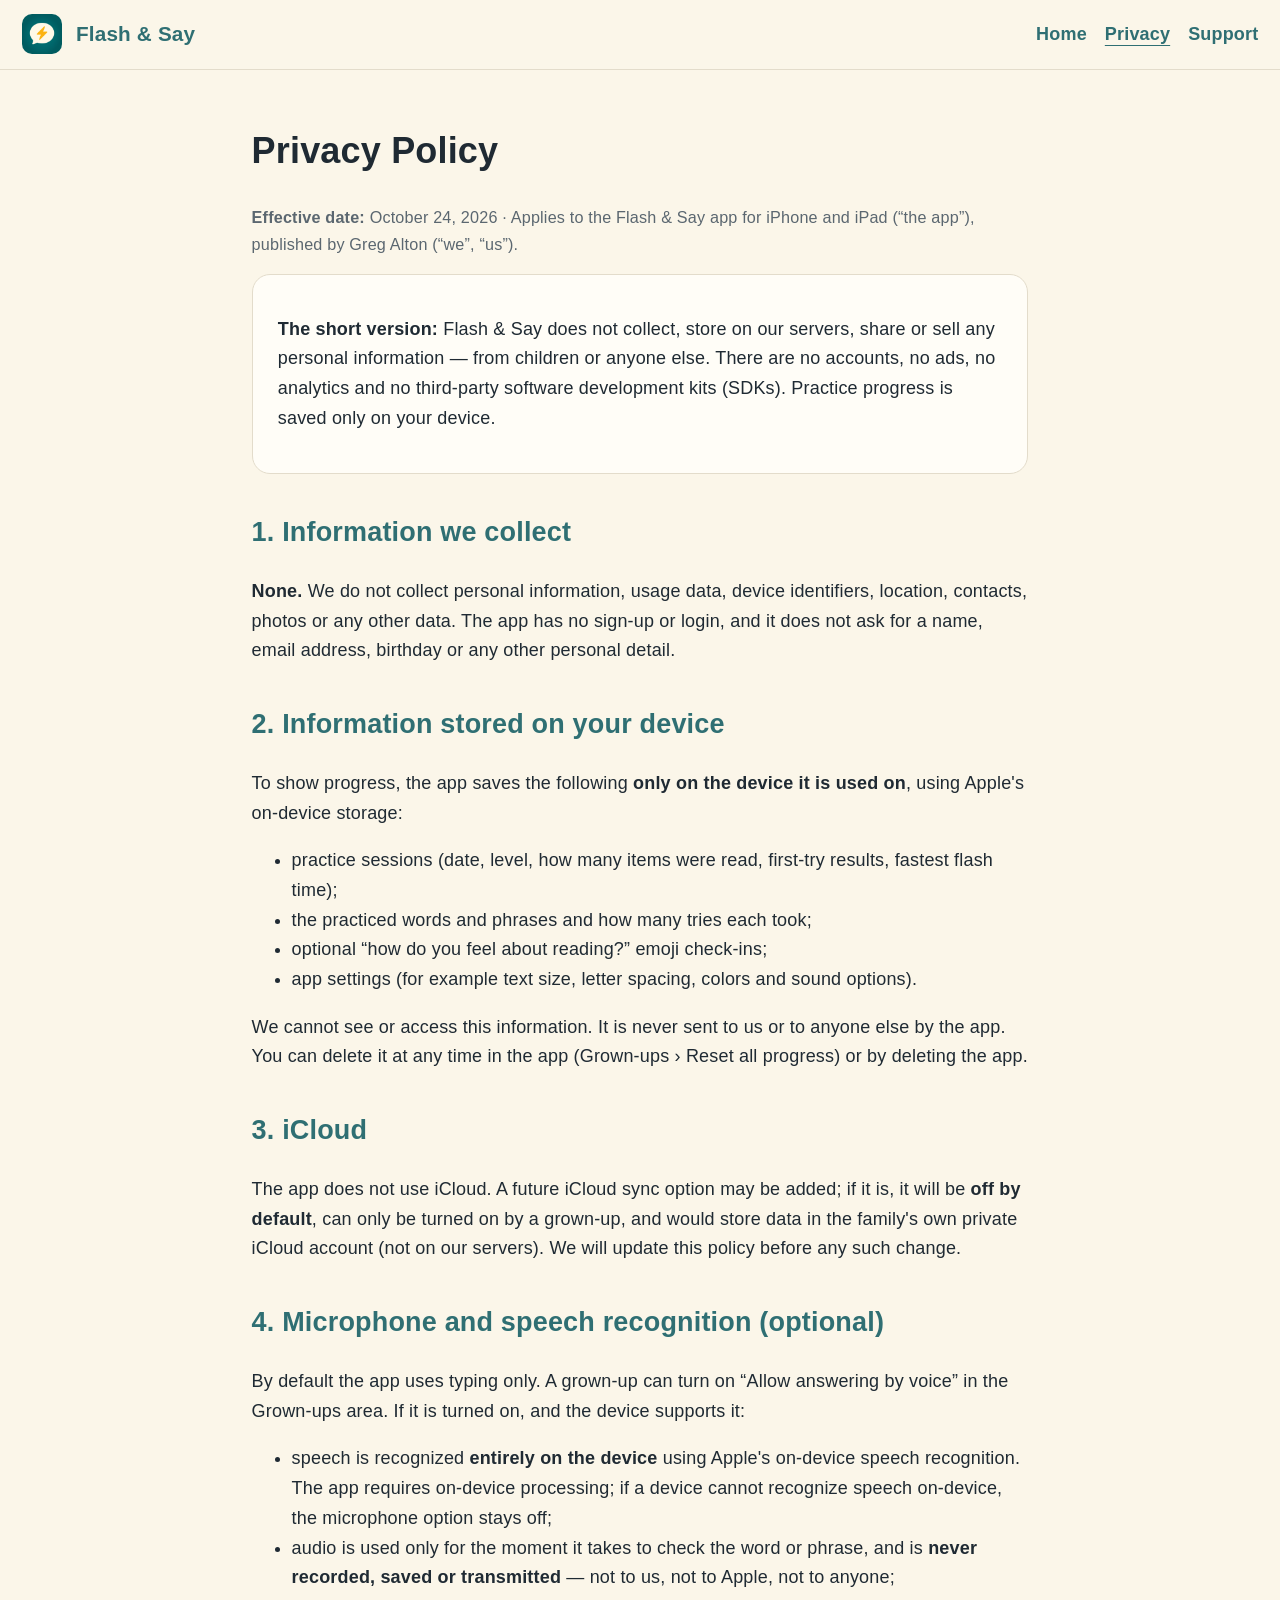
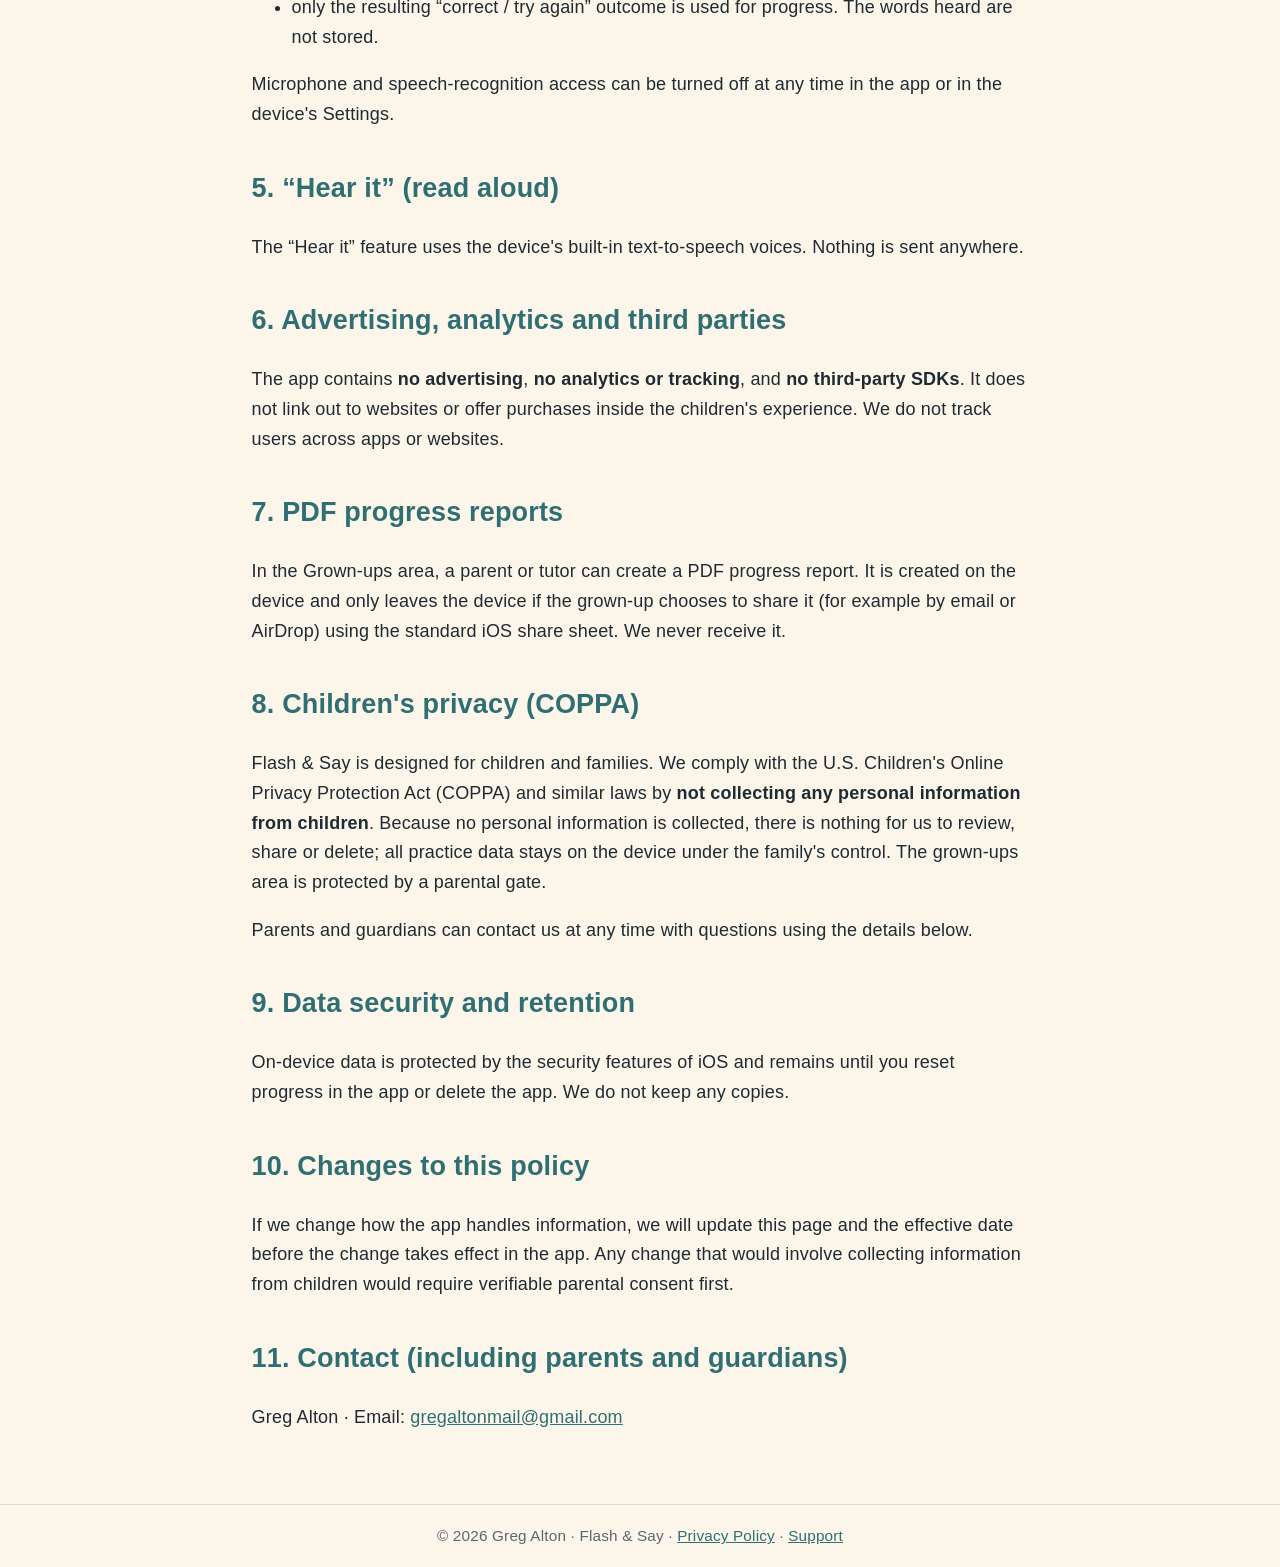
==== privacy.html @ 2c640d77 "Flash & Say website: landing, privacy policy, support pages" ====
<!DOCTYPE html>
<html lang="en">
<head>
<meta charset="utf-8">
<meta name="viewport" content="width=device-width, initial-scale=1">
<title>Privacy Policy — Flash & Say</title>
<meta name="description" content="Flash & Say privacy policy: no data collected, no accounts, no ads, no analytics; progress stays on the device.">
<link rel="icon" href="assets/favicon.png">
<link rel="apple-touch-icon" href="assets/apple-touch-icon.png">
<link rel="stylesheet" href="assets/style.css">
</head>
<body>
<header class="site"><img src="assets/icon-512.png" alt=""><a class="brand" href="./">Flash &amp; Say</a><nav aria-label="Main"><a href="./">Home</a><a href="privacy.html" aria-current="page">Privacy</a><a href="support.html">Support</a></nav></header>
<main>
  <h1>Privacy Policy</h1>
  <p class="muted"><strong>Effective date:</strong> October 24, 2026 · Applies to the Flash &amp; Say app for iPhone and iPad (“the app”), published by Greg Alton (“we”, “us”).</p>

  <div class="card">
    <p><strong>The short version:</strong> Flash &amp; Say does not collect, store on our servers, share or sell any personal information — from children or anyone else. There are no accounts, no ads, no analytics and no third-party software development kits (SDKs). Practice progress is saved only on your device.</p>
  </div>

  <h2>1. Information we collect</h2>
  <p><strong>None.</strong> We do not collect personal information, usage data, device identifiers, location, contacts, photos or any other data. The app has no sign-up or login, and it does not ask for a name, email address, birthday or any other personal detail.</p>

  <h2>2. Information stored on your device</h2>
  <p>To show progress, the app saves the following <strong>only on the device it is used on</strong>, using Apple's on-device storage:</p>
  <ul>
    <li>practice sessions (date, level, how many items were read, first-try results, fastest flash time);</li>
    <li>the practiced words and phrases and how many tries each took;</li>
    <li>optional “how do you feel about reading?” emoji check-ins;</li>
    <li>app settings (for example text size, letter spacing, colors and sound options).</li>
  </ul>
  <p>We cannot see or access this information. It is never sent to us or to anyone else by the app. You can delete it at any time in the app (Grown-ups › Reset all progress) or by deleting the app.</p>

  <h2>3. iCloud</h2>
  <p>The app does not use iCloud. A future iCloud sync option may be added; if it is, it will be <strong>off by default</strong>, can only be turned on by a grown-up, and would store data in the family's own private iCloud account (not on our servers). We will update this policy before any such change.</p>

  <h2>4. Microphone and speech recognition (optional)</h2>
  <p>By default the app uses typing only. A grown-up can turn on “Allow answering by voice” in the Grown-ups area. If it is turned on, and the device supports it:</p>
  <ul>
    <li>speech is recognized <strong>entirely on the device</strong> using Apple's on-device speech recognition. The app requires on-device processing; if a device cannot recognize speech on-device, the microphone option stays off;</li>
    <li>audio is used only for the moment it takes to check the word or phrase, and is <strong>never recorded, saved or transmitted</strong> — not to us, not to Apple, not to anyone;</li>
    <li>only the resulting “correct / try again” outcome is used for progress. The words heard are not stored.</li>
  </ul>
  <p>Microphone and speech-recognition access can be turned off at any time in the app or in the device's Settings.</p>

  <h2>5. “Hear it” (read aloud)</h2>
  <p>The “Hear it” feature uses the device's built-in text-to-speech voices. Nothing is sent anywhere.</p>

  <h2>6. Advertising, analytics and third parties</h2>
  <p>The app contains <strong>no advertising</strong>, <strong>no analytics or tracking</strong>, and <strong>no third-party SDKs</strong>. It does not link out to websites or offer purchases inside the children's experience. We do not track users across apps or websites.</p>

  <h2>7. PDF progress reports</h2>
  <p>In the Grown-ups area, a parent or tutor can create a PDF progress report. It is created on the device and only leaves the device if the grown-up chooses to share it (for example by email or AirDrop) using the standard iOS share sheet. We never receive it.</p>

  <h2>8. Children's privacy (COPPA)</h2>
  <p>Flash &amp; Say is designed for children and families. We comply with the U.S. Children's Online Privacy Protection Act (COPPA) and similar laws by <strong>not collecting any personal information from children</strong>. Because no personal information is collected, there is nothing for us to review, share or delete; all practice data stays on the device under the family's control. The grown-ups area is protected by a parental gate.</p>
  <p>Parents and guardians can contact us at any time with questions using the details below.</p>

  <h2>9. Data security and retention</h2>
  <p>On-device data is protected by the security features of iOS and remains until you reset progress in the app or delete the app. We do not keep any copies.</p>

  <h2>10. Changes to this policy</h2>
  <p>If we change how the app handles information, we will update this page and the effective date before the change takes effect in the app. Any change that would involve collecting information from children would require verifiable parental consent first.</p>

  <h2>11. Contact (including parents and guardians)</h2>
  <!-- PLACEHOLDER (Greg to confirm): contact email -->
  <p>Greg Alton · Email: <a href="mailto:gregaltonmail@gmail.com?subject=Flash%20%26%20Say%20privacy">gregaltonmail@gmail.com</a></p>
</main>
<footer>© 2026 Greg Alton · Flash &amp; Say · <a href="privacy.html">Privacy Policy</a> · <a href="support.html">Support</a></footer>
</body></html>
---- assets/style.css ----
:root{--bg:#fbf6e9;--card:#fffdf7;--ink:#1f2a33;--muted:#5b6770;--accent:#2f6f73;--accent2:#e9f3f1;--sun:#f2a93b;--line:#e3dccb}
@media (prefers-color-scheme:dark){:root{--bg:#1d2329;--card:#262e35;--ink:#f1ece0;--muted:#b4bcc3;--accent:#7cc6c2;--accent2:#2f3c43;--line:#3a454e}}
*{box-sizing:border-box}
html{font-size:18px}
body{margin:0;background:var(--bg);color:var(--ink);font-family:-apple-system,BlinkMacSystemFont,"Segoe UI",Verdana,Arial,sans-serif;line-height:1.65;letter-spacing:.01em}
a{color:var(--accent)}
a:focus-visible,button:focus-visible,input:focus-visible,textarea:focus-visible{outline:3px solid var(--sun);outline-offset:2px}
header.site{display:flex;align-items:center;gap:.8rem;padding:.8rem 1.2rem;border-bottom:1px solid var(--line);flex-wrap:wrap}
header.site img{width:40px;height:40px;border-radius:10px}
header.site .brand{font-weight:700;font-size:1.15rem;color:var(--accent);text-decoration:none;flex:1}
nav a{margin-left:1rem;text-decoration:none;font-weight:600}
nav a[aria-current=page]{text-decoration:underline;text-underline-offset:.3em}
main{max-width:820px;margin:0 auto;padding:1.5rem 1.2rem 3rem}
.hero{display:flex;gap:1.5rem;align-items:center;flex-wrap:wrap;margin:1rem 0 2rem}
.hero img{width:140px;height:140px;border-radius:32px;box-shadow:0 6px 20px rgba(0,0,0,.12)}
.hero h1{margin:.2rem 0;font-size:2.1rem;line-height:1.2}
.tagline{color:var(--muted);font-size:1.1rem;margin:0}
.card{background:var(--card);border:1px solid var(--line);border-radius:18px;padding:1.2rem 1.4rem;margin:0 0 1.2rem}
.grid{display:grid;grid-template-columns:repeat(auto-fit,minmax(220px,1fr));gap:1rem}
.grid .card h3{margin-top:0}
.btn{display:inline-block;background:var(--accent);color:#fff;border:0;border-radius:14px;padding:.7rem 1.2rem;font:inherit;font-weight:600;text-decoration:none;cursor:pointer;min-height:48px}
.muted{color:var(--muted);font-size:.9rem}
h2{margin-top:2rem;color:var(--accent)}
label{display:block;font-weight:600;margin:.8rem 0 .3rem}
input,textarea{width:100%;padding:.65rem;border-radius:12px;border:2px solid var(--line);background:var(--card);color:var(--ink);font:inherit}
footer{border-top:1px solid var(--line);padding:1rem 1.2rem;text-align:center;color:var(--muted);font-size:.85rem}
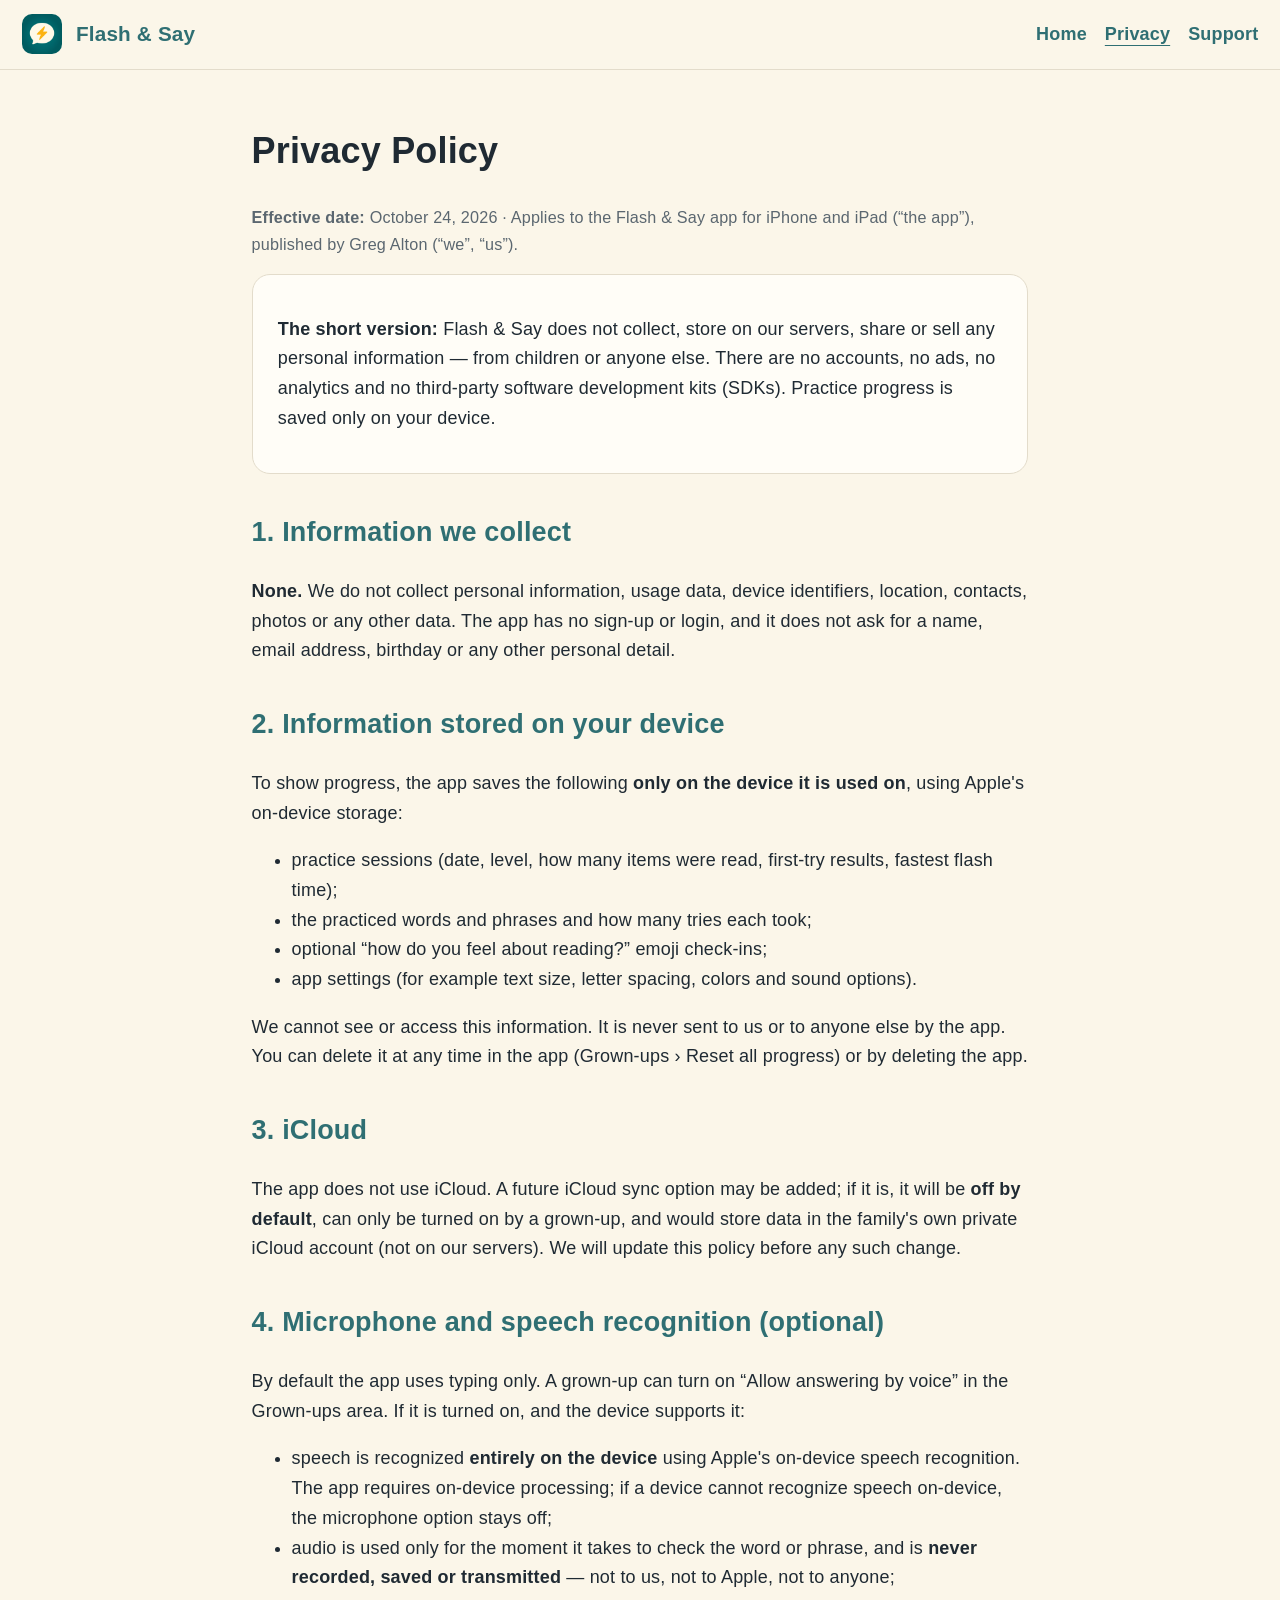
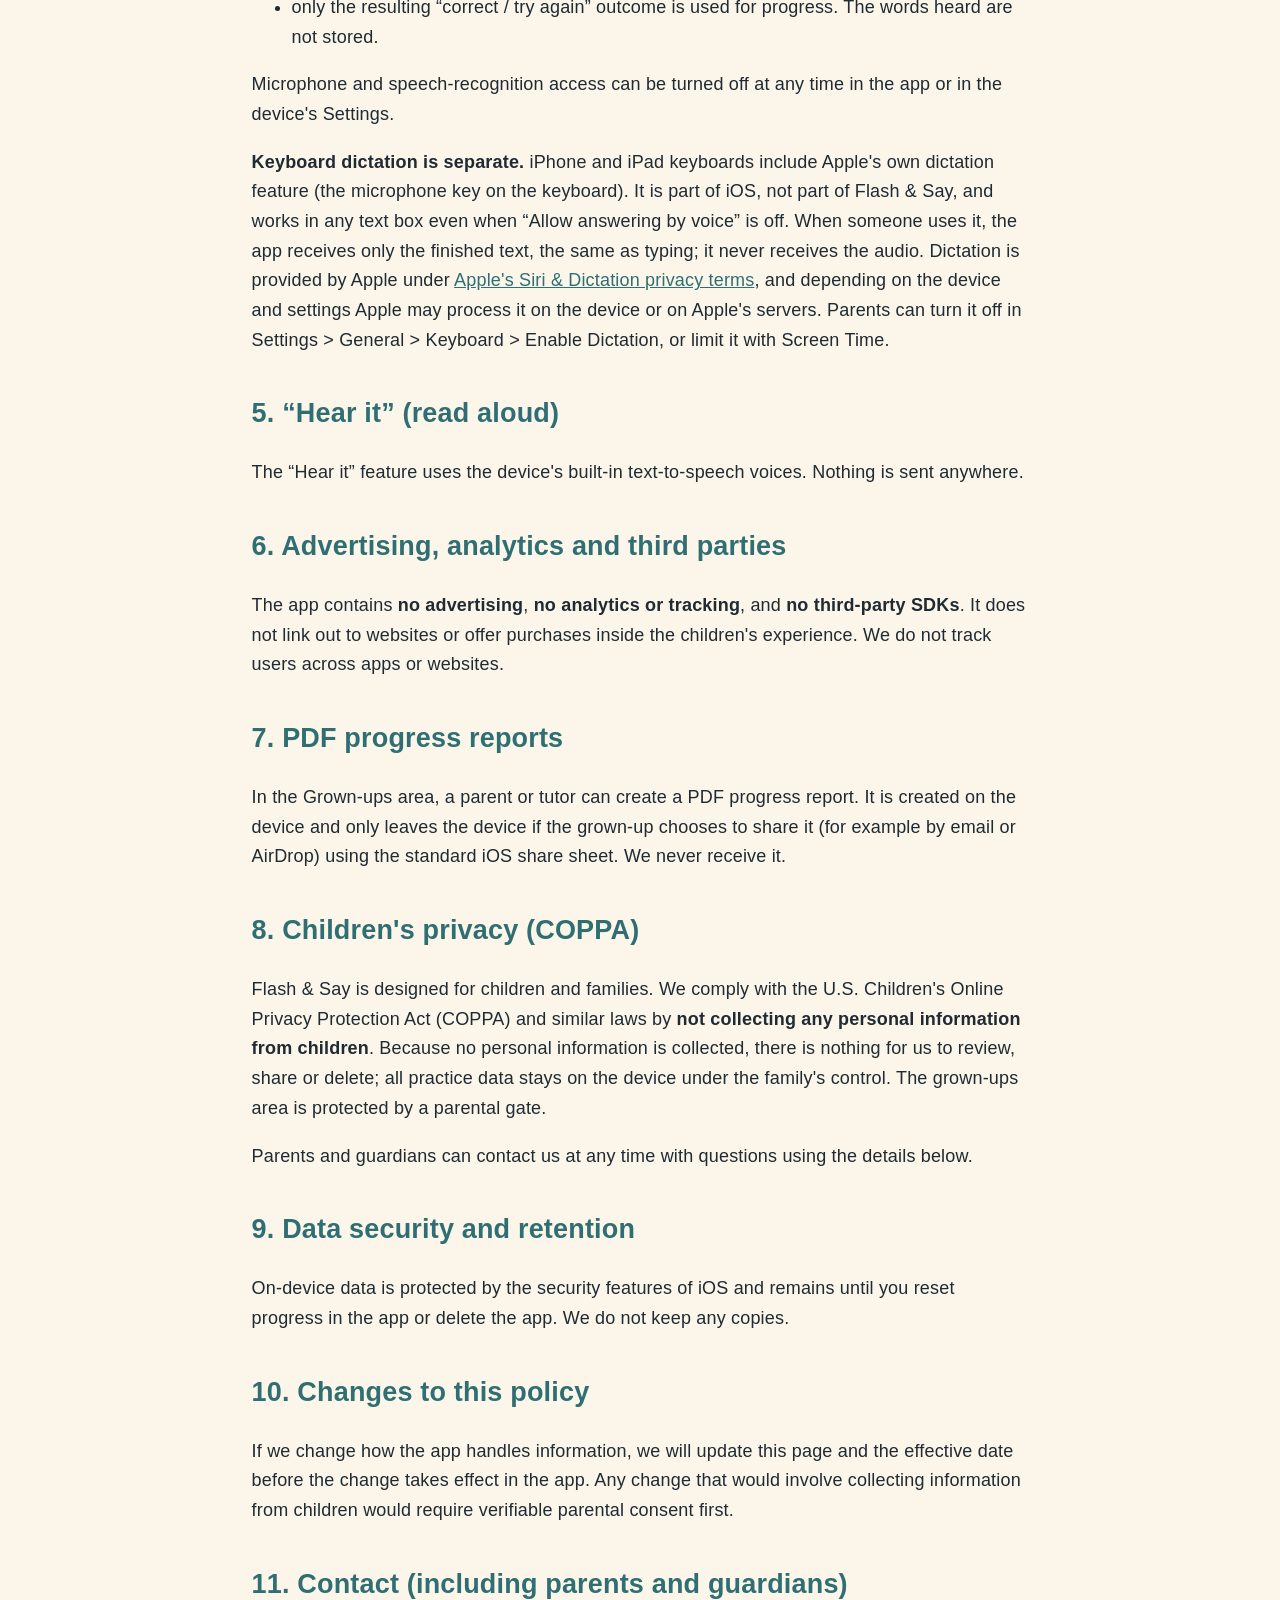
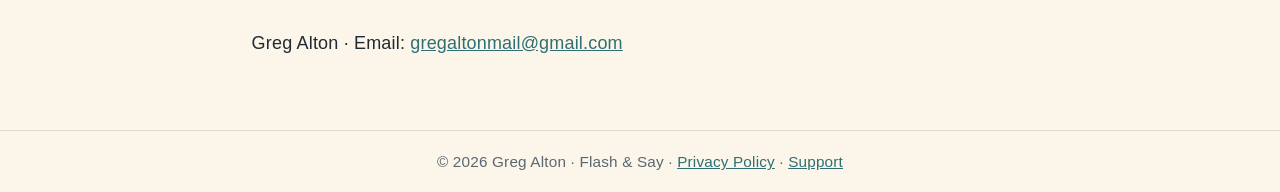
==== commit 80c22023: "Explain iOS keyboard dictation in privacy policy and support FAQ" ====
--- a/privacy.html
+++ b/privacy.html
@@ -43,6 +43,7 @@
     <li>only the resulting “correct / try again” outcome is used for progress. The words heard are not stored.</li>
   </ul>
   <p>Microphone and speech-recognition access can be turned off at any time in the app or in the device's Settings.</p>
+  <p><strong>Keyboard dictation is separate.</strong> iPhone and iPad keyboards include Apple's own dictation feature (the microphone key on the keyboard). It is part of iOS, not part of Flash &amp; Say, and works in any text box even when “Allow answering by voice” is off. When someone uses it, the app receives only the finished text, the same as typing; it never receives the audio. Dictation is provided by Apple under <a href="https://www.apple.com/legal/privacy/data/en/ask-siri-dictation/">Apple's Siri &amp; Dictation privacy terms</a>, and depending on the device and settings Apple may process it on the device or on Apple's servers. Parents can turn it off in Settings &gt; General &gt; Keyboard &gt; Enable Dictation, or limit it with Screen Time.</p>
 
   <h2>5. “Hear it” (read aloud)</h2>
   <p>The “Hear it” feature uses the device's built-in text-to-speech voices. Nothing is sent anywhere.</p>
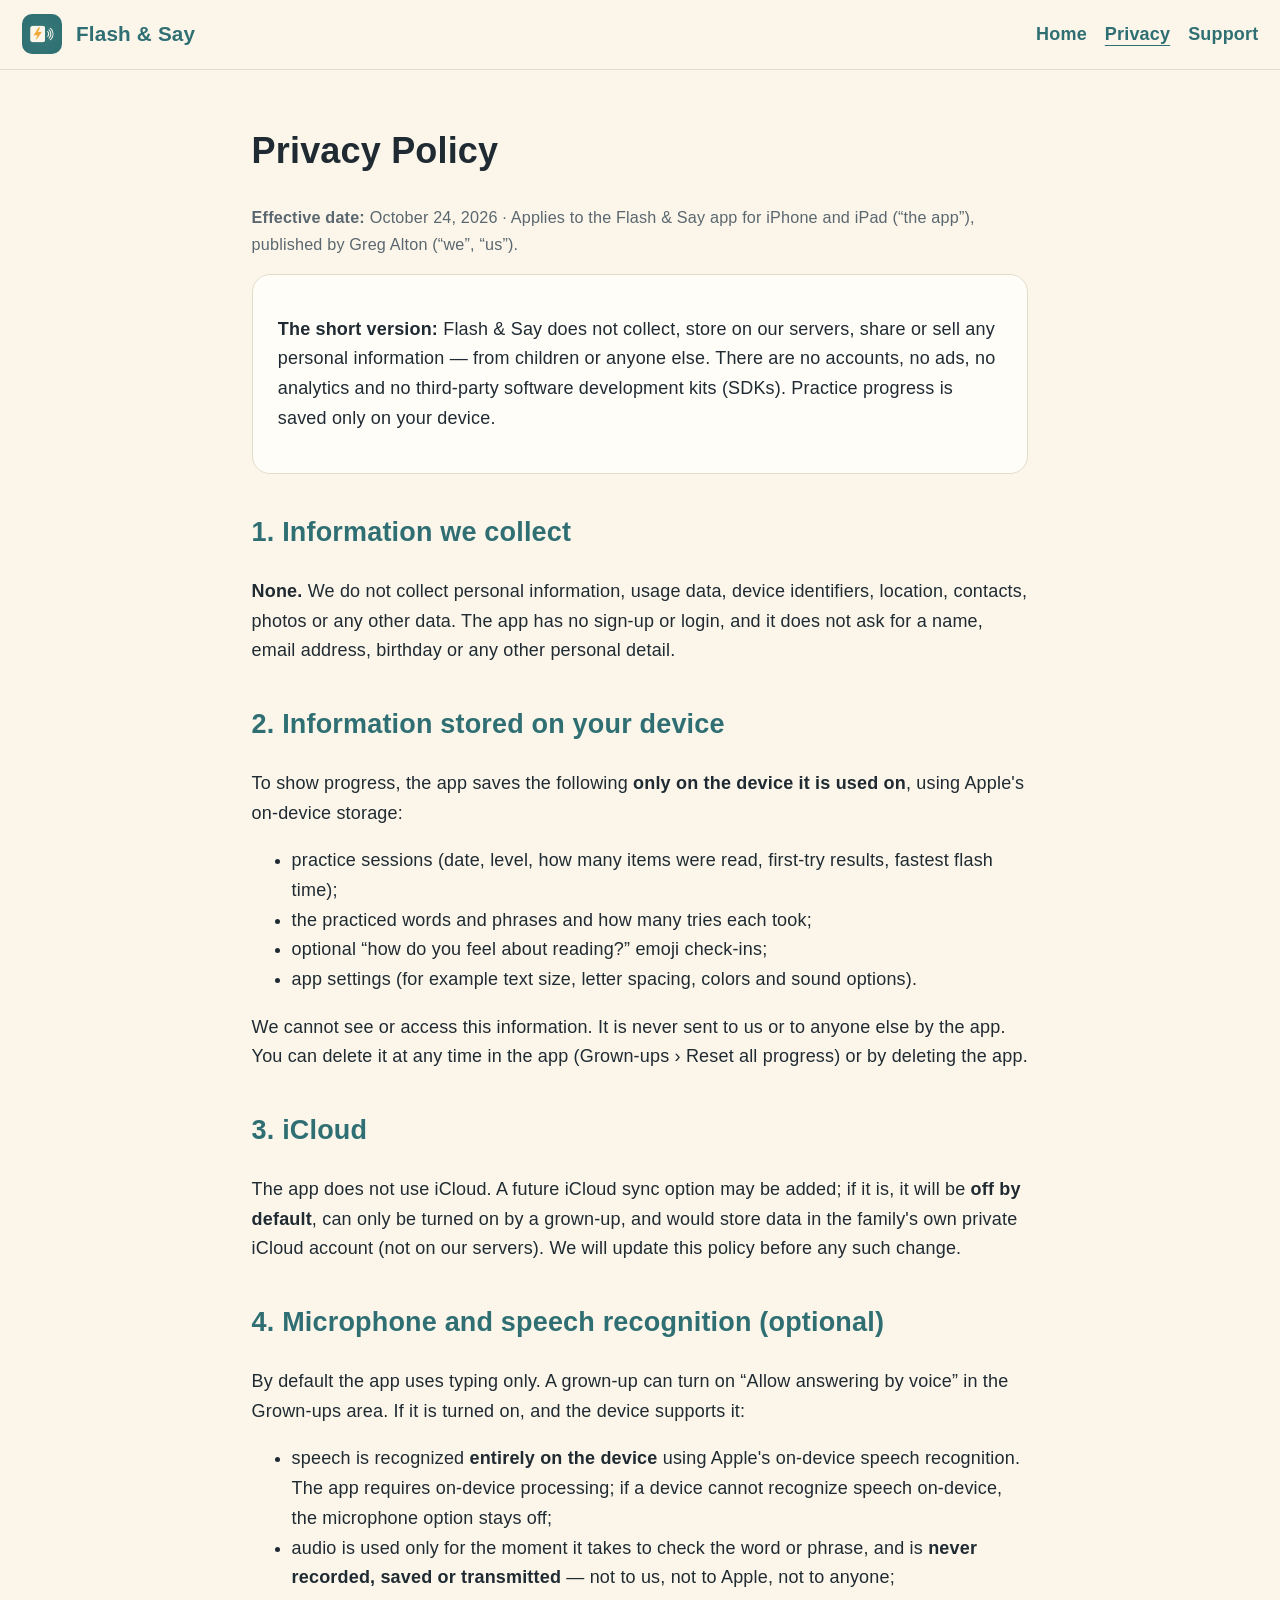
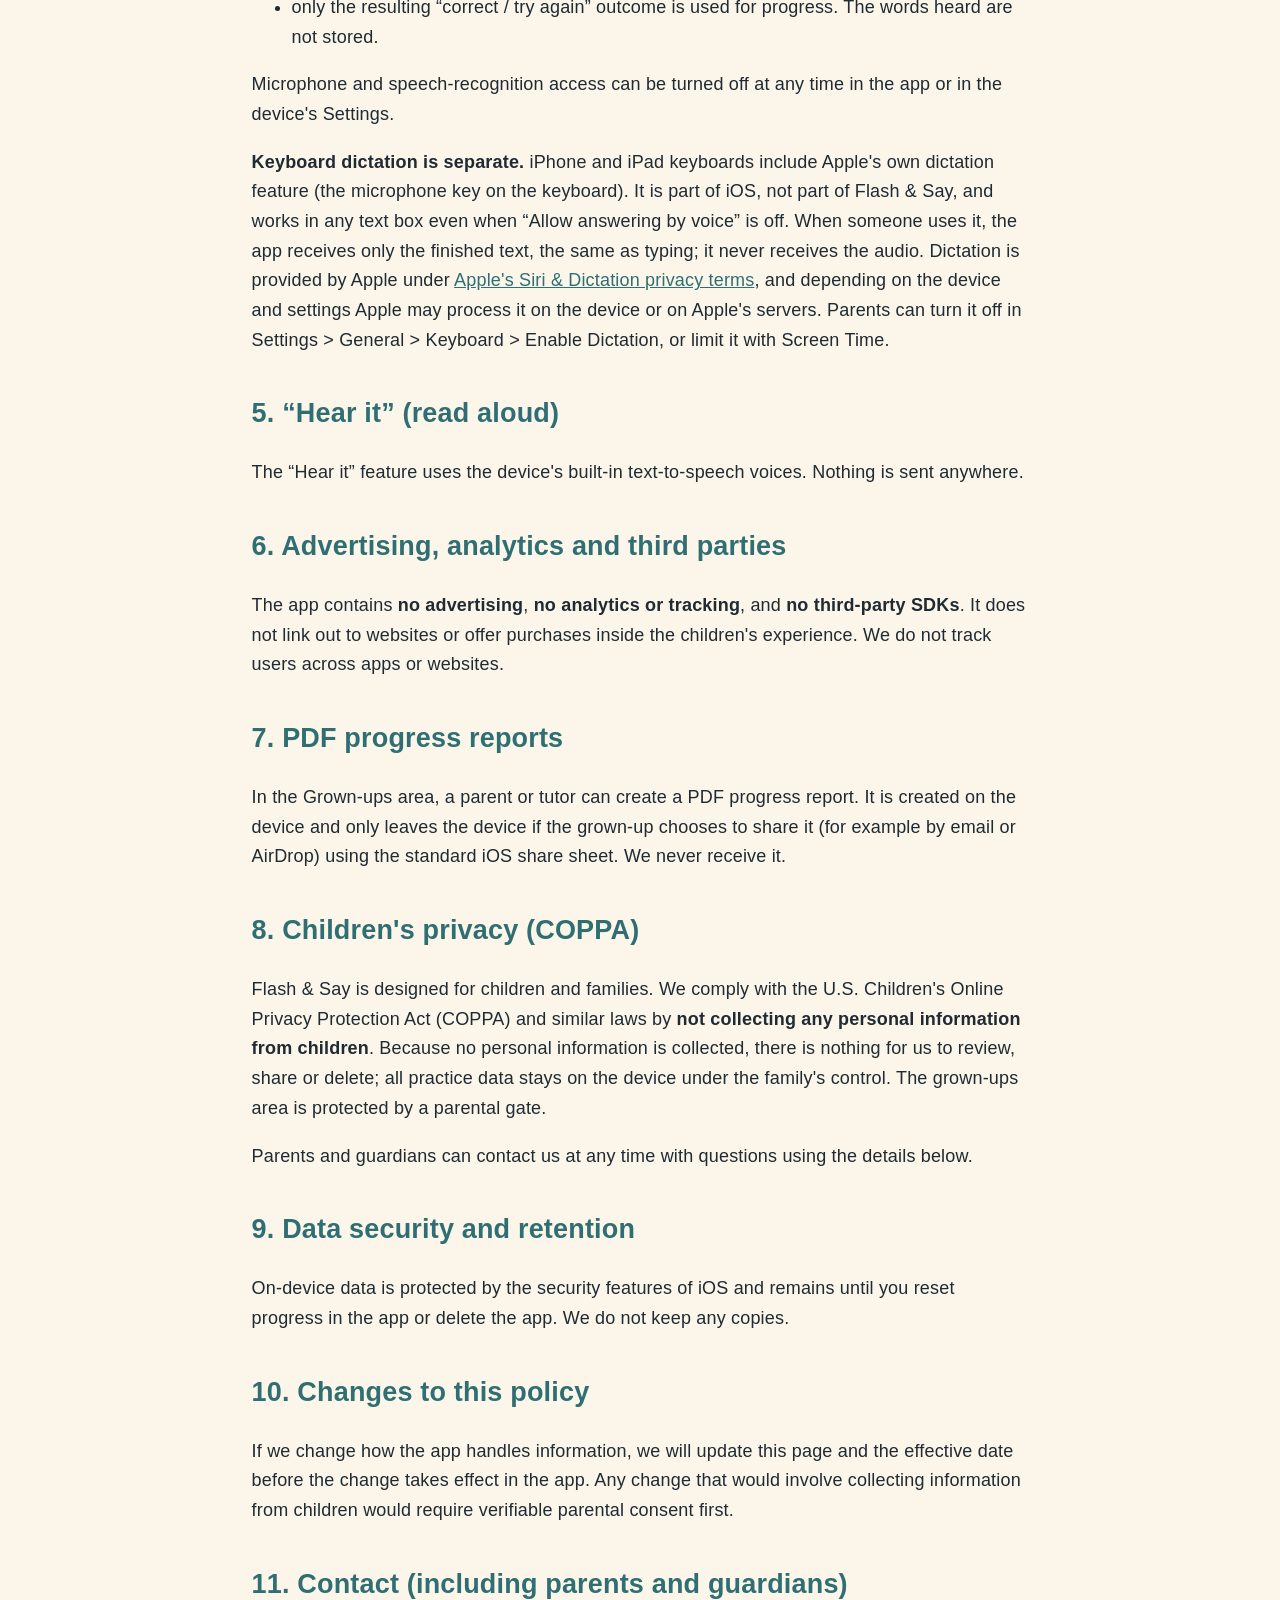
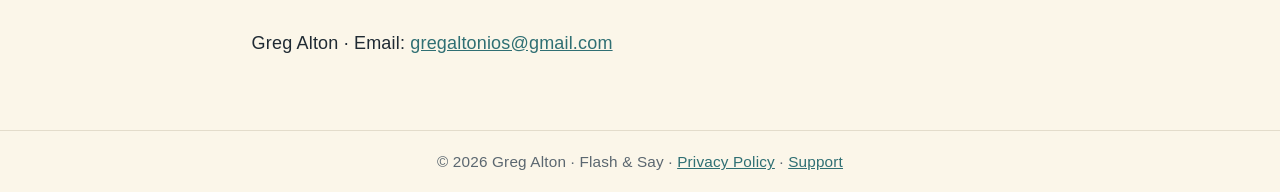
==== commit 8b1982b2: "Set support email to gregaltonios@gmail.com" ====
--- a/privacy.html
+++ b/privacy.html
@@ -65,8 +65,7 @@
   <p>If we change how the app handles information, we will update this page and the effective date before the change takes effect in the app. Any change that would involve collecting information from children would require verifiable parental consent first.</p>
 
   <h2>11. Contact (including parents and guardians)</h2>
-  <!-- PLACEHOLDER (Greg to confirm): contact email -->
-  <p>Greg Alton · Email: <a href="mailto:gregaltonmail@gmail.com?subject=Flash%20%26%20Say%20privacy">gregaltonmail@gmail.com</a></p>
+  <p>Greg Alton · Email: <a href="mailto:gregaltonios@gmail.com?subject=Flash%20%26%20Say%20privacy">gregaltonios@gmail.com</a></p>
 </main>
 <footer>© 2026 Greg Alton · Flash &amp; Say · <a href="privacy.html">Privacy Policy</a> · <a href="support.html">Support</a></footer>
 </body></html>
